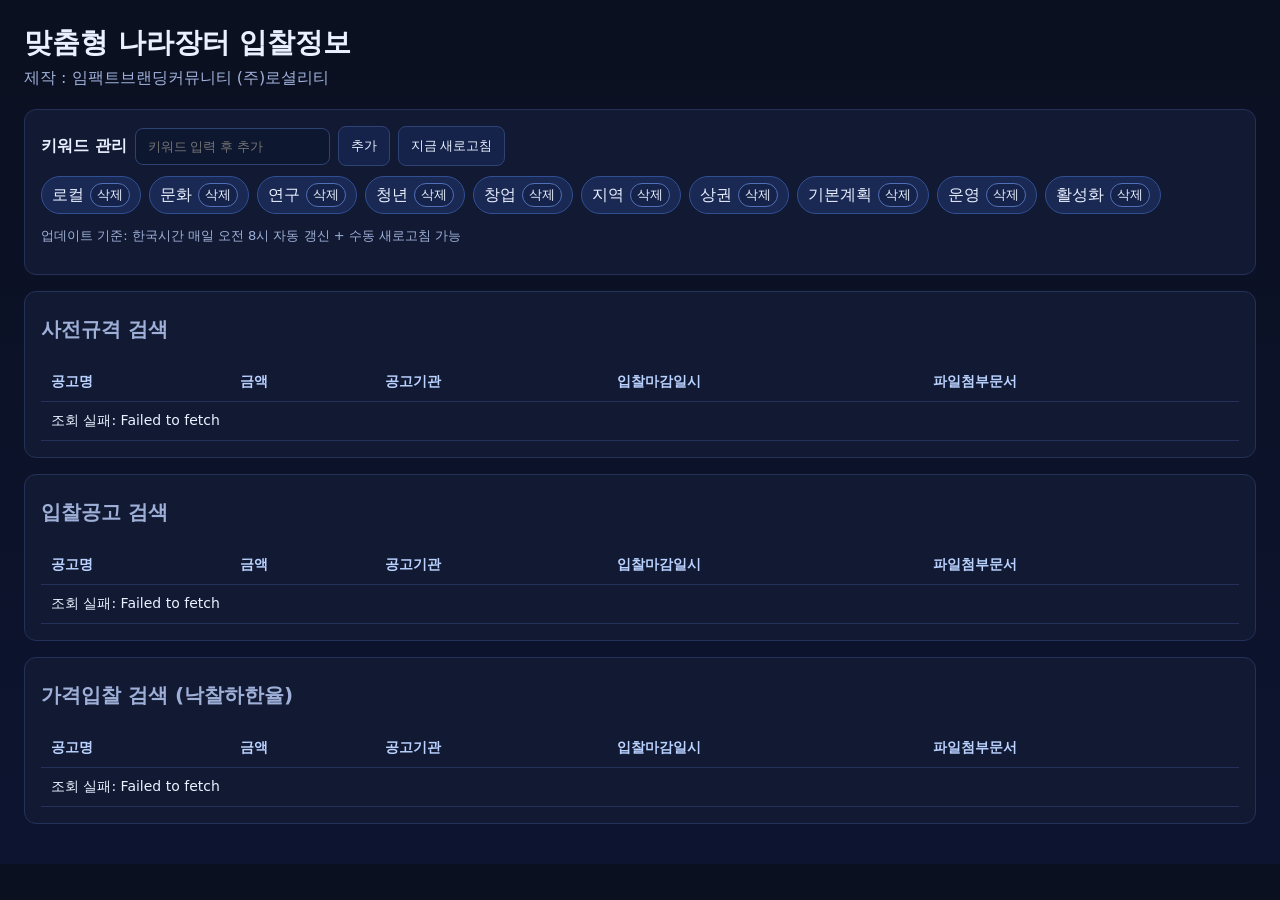
==== index.html @ c3475e86 "Fix bid list parsing when API returns single item object" ====
<!doctype html>
<html lang="ko">
<head>
  <meta charset="UTF-8" />
  <meta name="viewport" content="width=device-width, initial-scale=1.0" />
  <title>맞춤형 나라장터 입찰정보</title>
  <style>
    :root { --bg:#0b1020; --card:#121a33; --text:#eaf0ff; --muted:#9fb0d8; --accent:#67d2ff; --ok:#28c76f; --warn:#ffb020; }
    *{box-sizing:border-box} body{margin:0;font-family:system-ui,-apple-system,Segoe UI,Roboto,sans-serif;background:linear-gradient(180deg,#0b1020,#0d1430);color:var(--text)}
    .wrap{max-width:1280px;margin:0 auto;padding:24px}
    h1{margin:0 0 6px;font-size:28px} .subtitle{color:var(--muted);margin-bottom:20px}
    .card{background:var(--card);border:1px solid #243159;border-radius:12px;padding:16px;margin-bottom:16px}
    .toolbar{display:flex;flex-wrap:wrap;gap:8px;align-items:center}
    input,button{border-radius:8px;border:1px solid #2f4275;background:#0e1730;color:var(--text);padding:10px 12px}
    button{cursor:pointer;background:#15234a} button:hover{filter:brightness(1.1)}
    .chips{display:flex;flex-wrap:wrap;gap:8px;margin-top:10px}
    .chip{display:inline-flex;align-items:center;gap:6px;background:#1a2954;border:1px solid #304f93;padding:6px 10px;border-radius:999px}
    .chip button{padding:2px 6px;border-radius:999px;border-color:#506fb6}
    .status{font-size:13px;color:var(--muted)} .status .ok{color:var(--ok)} .status .warn{color:var(--warn)}
    h2{font-size:20px;margin:8px 0 12px}
    table{width:100%;border-collapse:collapse;font-size:14px}
    th,td{padding:10px;border-bottom:1px solid #243159;vertical-align:top}
    th{text-align:left;color:#bad2ff;font-weight:600}
    a{color:var(--accent)}
    .meta{display:flex;justify-content:space-between;gap:12px;flex-wrap:wrap;color:var(--muted);font-size:13px;margin-bottom:8px}
  </style>
</head>
<body>
  <div class="wrap">
    <h1>맞춤형 나라장터 입찰정보</h1>
    <div class="subtitle">제작 : 임팩트브랜딩커뮤니티 (주)로셜리티</div>

    <section class="card">
      <div class="toolbar">
        <strong>키워드 관리</strong>
        <input id="kwInput" placeholder="키워드 입력 후 추가" />
        <button id="addKw">추가</button>
        <button id="refresh">지금 새로고침</button>
      </div>
      <div id="chipBox" class="chips"></div>
      <p class="status" id="statusText">업데이트 기준: 한국시간 매일 오전 8시 자동 갱신 + 수동 새로고침 가능</p>
    </section>

    <section class="card">
      <div class="meta"><h2>사전규격 검색</h2><span id="preCnt"></span></div>
      <table><thead><tr><th>공고명</th><th>금액</th><th>공고기관</th><th>입찰마감일시</th><th>파일첨부문서</th></tr></thead><tbody id="preRows"></tbody></table>
    </section>

    <section class="card">
      <div class="meta"><h2>입찰공고 검색</h2><span id="bidCnt"></span></div>
      <table><thead><tr><th>공고명</th><th>금액</th><th>공고기관</th><th>입찰마감일시</th><th>파일첨부문서</th></tr></thead><tbody id="bidRows"></tbody></table>
    </section>

    <section class="card">
      <div class="meta"><h2>가격입찰 검색 (낙찰하한율)</h2><span id="lowCnt"></span></div>
      <table><thead><tr><th>공고명</th><th>금액</th><th>공고기관</th><th>입찰마감일시</th><th>파일첨부문서</th></tr></thead><tbody id="lowRows"></tbody></table>
    </section>
  </div>

<script>
const API_KEY = '45dd6772b86a0a8c153347fcff4f16f6df199aabbd2a4dd7bada3f3fa1739314';
const DEFAULT_KEYWORDS = ['로컬','문화','연구','청년','창업','지역','상권','기본계획','운영','활성화'];
const ALLOWED_REGIONS = ['서울','경기','전국'];
const STORAGE_KEY='nara_keywords';

const ENDPOINTS = {
  pre: 'https://apis.data.go.kr/1230000/ad/BidPublicInfoService/getBidPblancListInfoServcPPSSrch',
  bid: 'https://apis.data.go.kr/1230000/ad/BidPublicInfoService/getBidPblancListInfoServcPPSSrch',
  low: 'https://apis.data.go.kr/1230000/ad/BidPublicInfoService/getBidPblancListInfoServcPPSSrch'
};

const $ = (id)=>document.getElementById(id);
let keywords = JSON.parse(localStorage.getItem(STORAGE_KEY)||'null') || DEFAULT_KEYWORDS;

function renderKeywords(){
  const box=$('chipBox'); box.innerHTML='';
  keywords.forEach((kw,i)=>{
    const chip=document.createElement('div'); chip.className='chip';
    chip.innerHTML=`<span>${kw}</span><button data-i="${i}">삭제</button>`;
    box.appendChild(chip);
  });
  box.querySelectorAll('button').forEach(btn=>btn.onclick=()=>{keywords.splice(+btn.dataset.i,1); saveAndRefresh();});
}

function saveAndRefresh(){ localStorage.setItem(STORAGE_KEY, JSON.stringify(keywords)); renderKeywords(); runAll(); }

function containsKeyword(title=''){ return keywords.some(kw => title.includes(kw)); }
function allowedRegion(txt=''){ return ALLOWED_REGIONS.some(r => txt.includes(r)); }

function rowHtml(r){
  const title=r.bidNtceNm||r.prdctClsfcNoNm||r.bsnsDivNm||'-';
  const amount=r.asignBdgtAmt||r.presmptPrce||r.bidNtceAmt||'-';
  const org=r.ntceInsttNm||r.dminsttNm||'-';
  const close=r.bidClseDt||r.opengDt||r.ntceDt||'-';
  const fileLink=r.bidNtceDtlUrl||r.ntceSpecDocUrl1||r.ntceSpecDocUrl2||'';
  return `<tr><td>${title}</td><td>${amount}</td><td>${org}</td><td>${close}</td><td>${fileLink?`<a href="${fileLink}" target="_blank" rel="noopener">다운로드</a>`:'-'}</td></tr>`;
}

function parseItems(obj){
  const raw = obj?.response?.body?.items || obj?.response?.body?.item || [];
  if (Array.isArray(raw)) return raw;
  if (raw && Array.isArray(raw.item)) return raw.item;
  if (raw && typeof raw === 'object') return [raw];
  return [];
}

async function fetchSection(type){
  const url=new URL(ENDPOINTS[type]);
  url.searchParams.set('serviceKey', API_KEY);
  url.searchParams.set('numOfRows', '100');
  url.searchParams.set('pageNo', '1');
  url.searchParams.set('type', 'json');
  const res=await fetch(url);
  if(!res.ok) throw new Error(`${type} ${res.status}`);
  const data=await res.json();
  let items=parseItems(data);

  items=items.filter(x=>{
    const title=x.bidNtceNm||x.prdctClsfcNoNm||x.bsnsDivNm||'';
    const regionText=[x.rgnLmtYnNm,x.rgnLmtCdNm,x.rgnNm,x.dtlRgnNm,x.cntrctCnclsMthdNm].filter(Boolean).join(' ');
    const lowText=[x.sucsfbidLwltRt,x.cntrctCnclsMthdNm,x.bidQlfctRgstDt].filter(Boolean).join(' ');
    if(!containsKeyword(title)) return false;
    if(!allowedRegion(regionText)) return false;
    if(type==='low') return /(낙찰하한율|제한적 최저가|최저가)/.test(lowText);
    if(type==='pre') return /(사전규격|규격공개)/.test(title + ' ' + (x.bsnsDivNm||''));
    return true;
  }).slice(0,10);

  return items;
}

async function renderSection(type, rowsId, cntId){
  const tbody=$(rowsId), cnt=$(cntId);
  tbody.innerHTML='<tr><td colspan="5">로딩중...</td></tr>';
  try{
    const rows=await fetchSection(type);
    tbody.innerHTML=rows.length?rows.map(rowHtml).join(''):'<tr><td colspan="5">조건에 맞는 결과가 없습니다.</td></tr>';
    cnt.innerHTML=`표시 ${rows.length}건 (최대 10건)`;
  }catch(e){
    tbody.innerHTML=`<tr><td colspan="5">조회 실패: ${e.message}</td></tr>`;
    cnt.innerHTML='';
  }
}

function isKorea8am(){
  const now=new Date();
  const kst= new Date(now.toLocaleString('en-US',{timeZone:'Asia/Seoul'}));
  return kst.getHours()===8;
}

async function runAll(){
  $('statusText').innerHTML=`업데이트 기준: 한국시간 매일 오전 8시 자동 갱신 + 수동 새로고침 가능 ${isKorea8am()?'<span class="ok">(현재 KST 08시대)</span>':''}`;
  await Promise.all([
    renderSection('pre','preRows','preCnt'),
    renderSection('bid','bidRows','bidCnt'),
    renderSection('low','lowRows','lowCnt')
  ]);
}

$('addKw').onclick=()=>{ const v=$('kwInput').value.trim(); if(v&&!keywords.includes(v)){ keywords.push(v); $('kwInput').value=''; saveAndRefresh(); } };
$('refresh').onclick=runAll;

renderKeywords();
runAll();
setInterval(()=>{ if(isKorea8am()) runAll(); }, 60*1000);
</script>
</body>
</html>
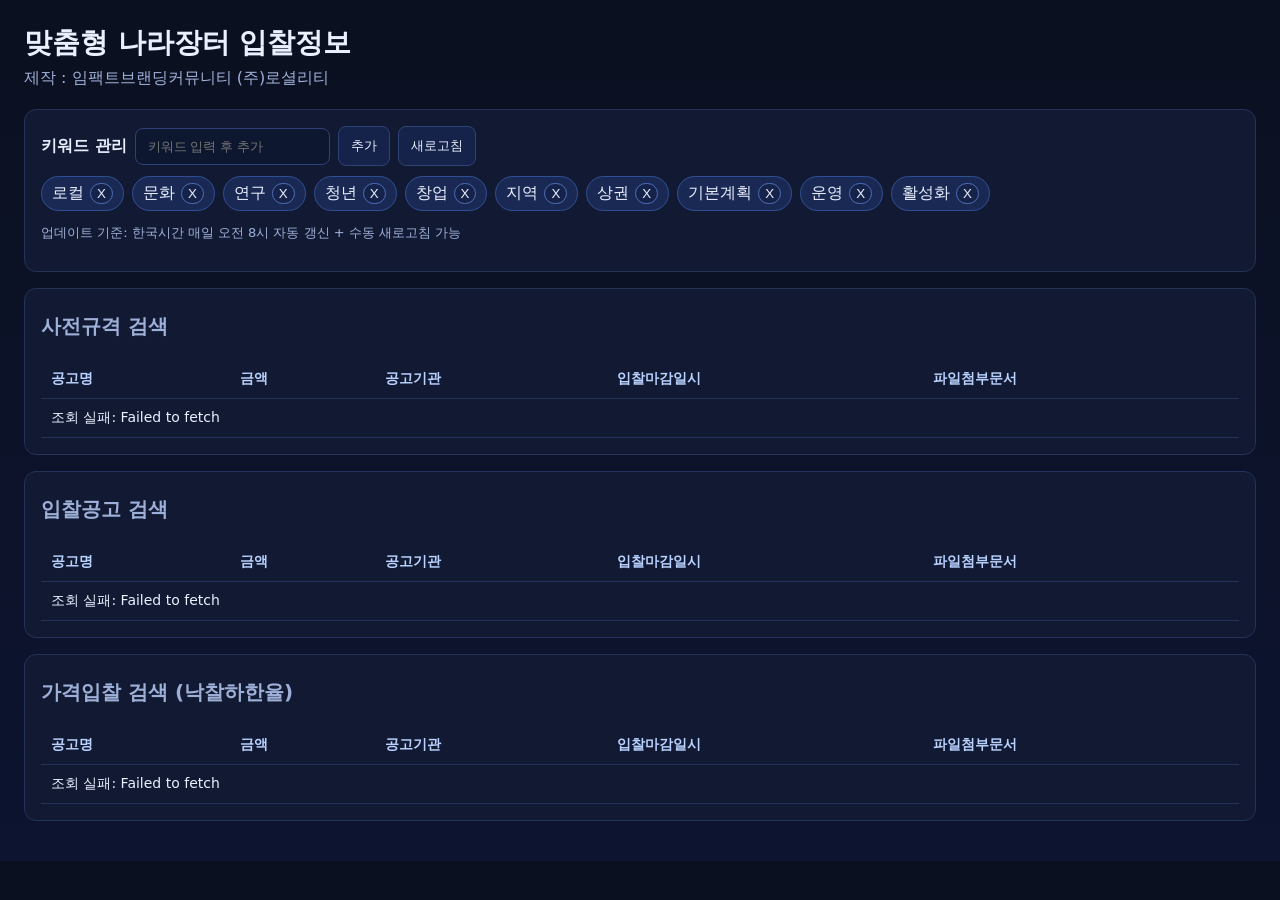
==== commit b27ae914: "Merge pull request #5 from donghyukhuh/codex/update-keyword-management-tab-labels 키워드 관리 탭 버튼 텍스트 간소" ====
--- a/index.html
+++ b/index.html
@@ -35,7 +35,7 @@
         <strong>키워드 관리</strong>
         <input id="kwInput" placeholder="키워드 입력 후 추가" />
         <button id="addKw">추가</button>
-        <button id="refresh">지금 새로고침</button>
+        <button id="refresh">새로고침</button>
       </div>
       <div id="chipBox" class="chips"></div>
       <p class="status" id="statusText">업데이트 기준: 한국시간 매일 오전 8시 자동 갱신 + 수동 새로고침 가능</p>
@@ -76,7 +76,7 @@
   const box=$('chipBox'); box.innerHTML='';
   keywords.forEach((kw,i)=>{
     const chip=document.createElement('div'); chip.className='chip';
-    chip.innerHTML=`<span>${kw}</span><button data-i="${i}">삭제</button>`;
+    chip.innerHTML=`<span>${kw}</span><button data-i="${i}">X</button>`;
     box.appendChild(chip);
   });
   box.querySelectorAll('button').forEach(btn=>btn.onclick=()=>{keywords.splice(+btn.dataset.i,1); saveAndRefresh();});
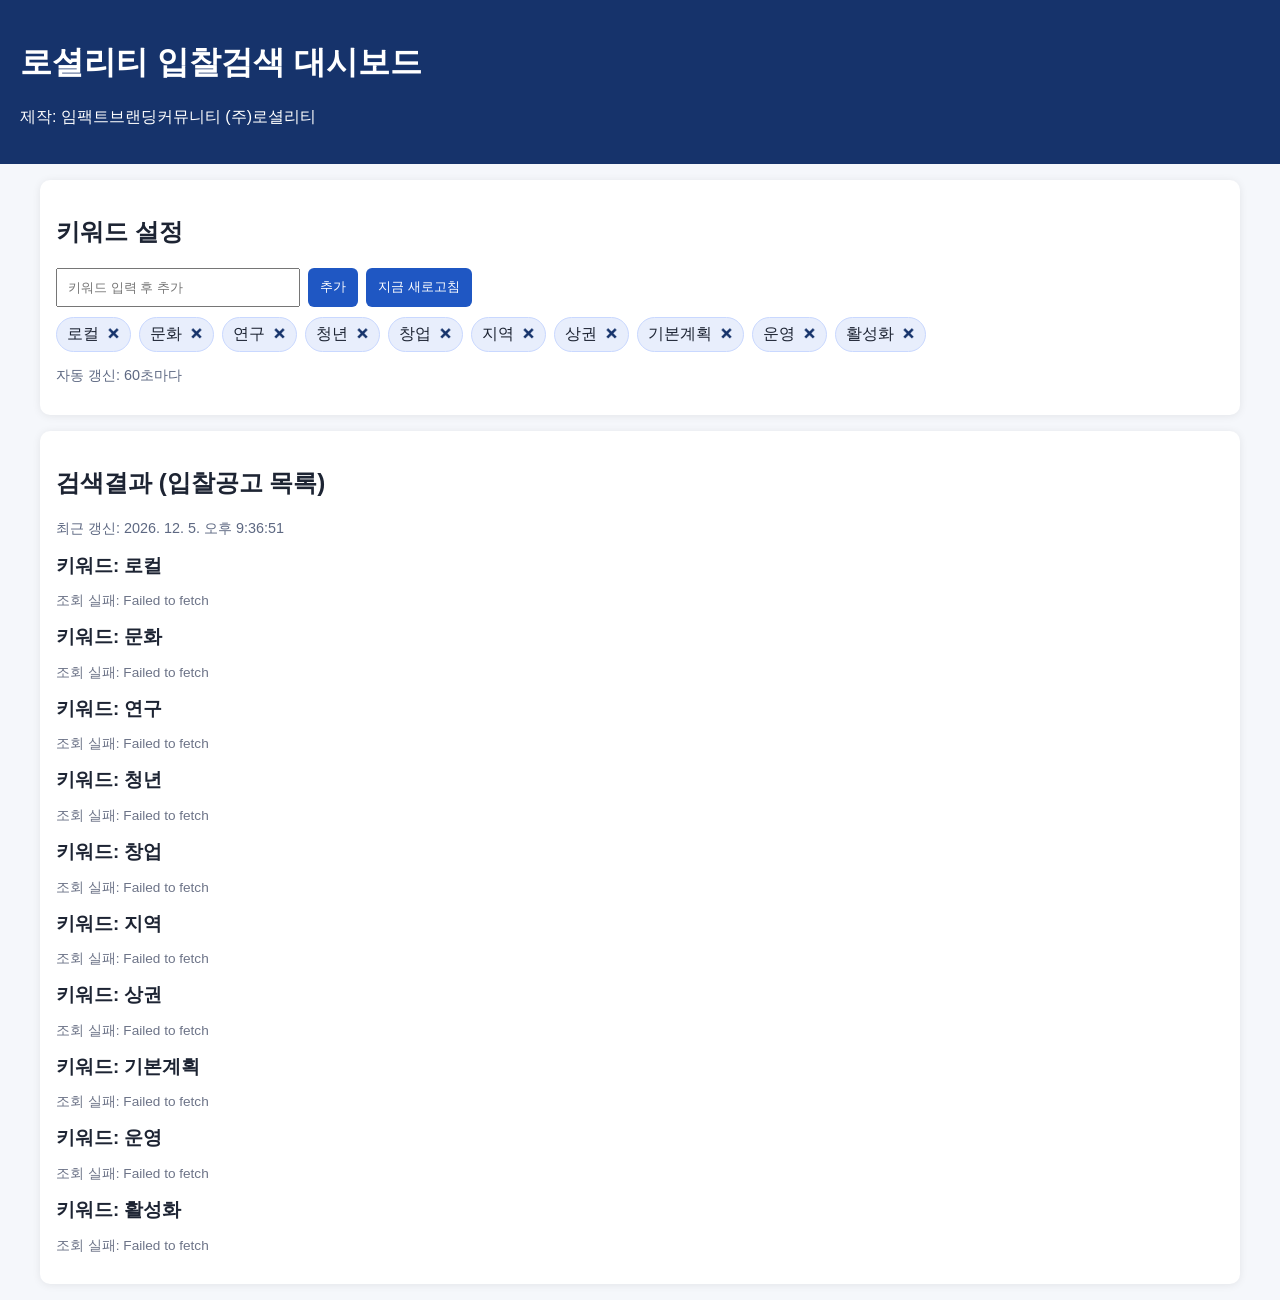
==== commit 60022955: "Merge pull request #6 from donghyukhuh/codex/create-customized-bidding-search-dashboard feat: 로셜리티 입" ====
--- a/index.html
+++ b/index.html
@@ -3,166 +3,34 @@
 <head>
   <meta charset="UTF-8" />
   <meta name="viewport" content="width=device-width, initial-scale=1.0" />
-  <title>맞춤형 나라장터 입찰정보</title>
-  <style>
-    :root { --bg:#0b1020; --card:#121a33; --text:#eaf0ff; --muted:#9fb0d8; --accent:#67d2ff; --ok:#28c76f; --warn:#ffb020; }
-    *{box-sizing:border-box} body{margin:0;font-family:system-ui,-apple-system,Segoe UI,Roboto,sans-serif;background:linear-gradient(180deg,#0b1020,#0d1430);color:var(--text)}
-    .wrap{max-width:1280px;margin:0 auto;padding:24px}
-    h1{margin:0 0 6px;font-size:28px} .subtitle{color:var(--muted);margin-bottom:20px}
-    .card{background:var(--card);border:1px solid #243159;border-radius:12px;padding:16px;margin-bottom:16px}
-    .toolbar{display:flex;flex-wrap:wrap;gap:8px;align-items:center}
-    input,button{border-radius:8px;border:1px solid #2f4275;background:#0e1730;color:var(--text);padding:10px 12px}
-    button{cursor:pointer;background:#15234a} button:hover{filter:brightness(1.1)}
-    .chips{display:flex;flex-wrap:wrap;gap:8px;margin-top:10px}
-    .chip{display:inline-flex;align-items:center;gap:6px;background:#1a2954;border:1px solid #304f93;padding:6px 10px;border-radius:999px}
-    .chip button{padding:2px 6px;border-radius:999px;border-color:#506fb6}
-    .status{font-size:13px;color:var(--muted)} .status .ok{color:var(--ok)} .status .warn{color:var(--warn)}
-    h2{font-size:20px;margin:8px 0 12px}
-    table{width:100%;border-collapse:collapse;font-size:14px}
-    th,td{padding:10px;border-bottom:1px solid #243159;vertical-align:top}
-    th{text-align:left;color:#bad2ff;font-weight:600}
-    a{color:var(--accent)}
-    .meta{display:flex;justify-content:space-between;gap:12px;flex-wrap:wrap;color:var(--muted);font-size:13px;margin-bottom:8px}
-  </style>
+  <title>로셜리티 입찰검색 대시보드</title>
+  <link rel="stylesheet" href="styles.css" />
 </head>
 <body>
-  <div class="wrap">
-    <h1>맞춤형 나라장터 입찰정보</h1>
-    <div class="subtitle">제작 : 임팩트브랜딩커뮤니티 (주)로셜리티</div>
+  <header class="top">
+    <h1>로셜리티 입찰검색 대시보드</h1>
+    <p>제작: 임팩트브랜딩커뮤니티 (주)로셜리티</p>
+  </header>
 
-    <section class="card">
-      <div class="toolbar">
-        <strong>키워드 관리</strong>
-        <input id="kwInput" placeholder="키워드 입력 후 추가" />
-        <button id="addKw">추가</button>
-        <button id="refresh">새로고침</button>
+  <main>
+    <section class="panel">
+      <h2>키워드 설정</h2>
+      <div class="keyword-input-wrap">
+        <input id="keywordInput" type="text" placeholder="키워드 입력 후 추가" />
+        <button id="addKeywordBtn">추가</button>
+        <button id="refreshBtn">지금 새로고침</button>
       </div>
-      <div id="chipBox" class="chips"></div>
-      <p class="status" id="statusText">업데이트 기준: 한국시간 매일 오전 8시 자동 갱신 + 수동 새로고침 가능</p>
+      <div id="keywordChips" class="chips"></div>
+      <p class="hint">자동 갱신: 60초마다</p>
     </section>
 
-    <section class="card">
-      <div class="meta"><h2>사전규격 검색</h2><span id="preCnt"></span></div>
-      <table><thead><tr><th>공고명</th><th>금액</th><th>공고기관</th><th>입찰마감일시</th><th>파일첨부문서</th></tr></thead><tbody id="preRows"></tbody></table>
+    <section class="panel">
+      <h2>검색결과 (입찰공고 목록)</h2>
+      <p id="lastUpdated" class="hint">최근 갱신: -</p>
+      <div id="results"></div>
     </section>
+  </main>
 
-    <section class="card">
-      <div class="meta"><h2>입찰공고 검색</h2><span id="bidCnt"></span></div>
-      <table><thead><tr><th>공고명</th><th>금액</th><th>공고기관</th><th>입찰마감일시</th><th>파일첨부문서</th></tr></thead><tbody id="bidRows"></tbody></table>
-    </section>
-
-    <section class="card">
-      <div class="meta"><h2>가격입찰 검색 (낙찰하한율)</h2><span id="lowCnt"></span></div>
-      <table><thead><tr><th>공고명</th><th>금액</th><th>공고기관</th><th>입찰마감일시</th><th>파일첨부문서</th></tr></thead><tbody id="lowRows"></tbody></table>
-    </section>
-  </div>
-
-<script>
-const API_KEY = '45dd6772b86a0a8c153347fcff4f16f6df199aabbd2a4dd7bada3f3fa1739314';
-const DEFAULT_KEYWORDS = ['로컬','문화','연구','청년','창업','지역','상권','기본계획','운영','활성화'];
-const ALLOWED_REGIONS = ['서울','경기','전국'];
-const STORAGE_KEY='nara_keywords';
-
-const ENDPOINTS = {
-  pre: 'https://apis.data.go.kr/1230000/ad/BidPublicInfoService/getBidPblancListInfoServcPPSSrch',
-  bid: 'https://apis.data.go.kr/1230000/ad/BidPublicInfoService/getBidPblancListInfoServcPPSSrch',
-  low: 'https://apis.data.go.kr/1230000/ad/BidPublicInfoService/getBidPblancListInfoServcPPSSrch'
-};
-
-const $ = (id)=>document.getElementById(id);
-let keywords = JSON.parse(localStorage.getItem(STORAGE_KEY)||'null') || DEFAULT_KEYWORDS;
-
-function renderKeywords(){
-  const box=$('chipBox'); box.innerHTML='';
-  keywords.forEach((kw,i)=>{
-    const chip=document.createElement('div'); chip.className='chip';
-    chip.innerHTML=`<span>${kw}</span><button data-i="${i}">X</button>`;
-    box.appendChild(chip);
-  });
-  box.querySelectorAll('button').forEach(btn=>btn.onclick=()=>{keywords.splice(+btn.dataset.i,1); saveAndRefresh();});
-}
-
-function saveAndRefresh(){ localStorage.setItem(STORAGE_KEY, JSON.stringify(keywords)); renderKeywords(); runAll(); }
-
-function containsKeyword(title=''){ return keywords.some(kw => title.includes(kw)); }
-function allowedRegion(txt=''){ return ALLOWED_REGIONS.some(r => txt.includes(r)); }
-
-function rowHtml(r){
-  const title=r.bidNtceNm||r.prdctClsfcNoNm||r.bsnsDivNm||'-';
-  const amount=r.asignBdgtAmt||r.presmptPrce||r.bidNtceAmt||'-';
-  const org=r.ntceInsttNm||r.dminsttNm||'-';
-  const close=r.bidClseDt||r.opengDt||r.ntceDt||'-';
-  const fileLink=r.bidNtceDtlUrl||r.ntceSpecDocUrl1||r.ntceSpecDocUrl2||'';
-  return `<tr><td>${title}</td><td>${amount}</td><td>${org}</td><td>${close}</td><td>${fileLink?`<a href="${fileLink}" target="_blank" rel="noopener">다운로드</a>`:'-'}</td></tr>`;
-}
-
-function parseItems(obj){
-  const raw = obj?.response?.body?.items || obj?.response?.body?.item || [];
-  if (Array.isArray(raw)) return raw;
-  if (raw && Array.isArray(raw.item)) return raw.item;
-  if (raw && typeof raw === 'object') return [raw];
-  return [];
-}
-
-async function fetchSection(type){
-  const url=new URL(ENDPOINTS[type]);
-  url.searchParams.set('serviceKey', API_KEY);
-  url.searchParams.set('numOfRows', '100');
-  url.searchParams.set('pageNo', '1');
-  url.searchParams.set('type', 'json');
-  const res=await fetch(url);
-  if(!res.ok) throw new Error(`${type} ${res.status}`);
-  const data=await res.json();
-  let items=parseItems(data);
-
-  items=items.filter(x=>{
-    const title=x.bidNtceNm||x.prdctClsfcNoNm||x.bsnsDivNm||'';
-    const regionText=[x.rgnLmtYnNm,x.rgnLmtCdNm,x.rgnNm,x.dtlRgnNm,x.cntrctCnclsMthdNm].filter(Boolean).join(' ');
-    const lowText=[x.sucsfbidLwltRt,x.cntrctCnclsMthdNm,x.bidQlfctRgstDt].filter(Boolean).join(' ');
-    if(!containsKeyword(title)) return false;
-    if(!allowedRegion(regionText)) return false;
-    if(type==='low') return /(낙찰하한율|제한적 최저가|최저가)/.test(lowText);
-    if(type==='pre') return /(사전규격|규격공개)/.test(title + ' ' + (x.bsnsDivNm||''));
-    return true;
-  }).slice(0,10);
-
-  return items;
-}
-
-async function renderSection(type, rowsId, cntId){
-  const tbody=$(rowsId), cnt=$(cntId);
-  tbody.innerHTML='<tr><td colspan="5">로딩중...</td></tr>';
-  try{
-    const rows=await fetchSection(type);
-    tbody.innerHTML=rows.length?rows.map(rowHtml).join(''):'<tr><td colspan="5">조건에 맞는 결과가 없습니다.</td></tr>';
-    cnt.innerHTML=`표시 ${rows.length}건 (최대 10건)`;
-  }catch(e){
-    tbody.innerHTML=`<tr><td colspan="5">조회 실패: ${e.message}</td></tr>`;
-    cnt.innerHTML='';
-  }
-}
-
-function isKorea8am(){
-  const now=new Date();
-  const kst= new Date(now.toLocaleString('en-US',{timeZone:'Asia/Seoul'}));
-  return kst.getHours()===8;
-}
-
-async function runAll(){
-  $('statusText').innerHTML=`업데이트 기준: 한국시간 매일 오전 8시 자동 갱신 + 수동 새로고침 가능 ${isKorea8am()?'<span class="ok">(현재 KST 08시대)</span>':''}`;
-  await Promise.all([
-    renderSection('pre','preRows','preCnt'),
-    renderSection('bid','bidRows','bidCnt'),
-    renderSection('low','lowRows','lowCnt')
-  ]);
-}
-
-$('addKw').onclick=()=>{ const v=$('kwInput').value.trim(); if(v&&!keywords.includes(v)){ keywords.push(v); $('kwInput').value=''; saveAndRefresh(); } };
-$('refresh').onclick=runAll;
-
-renderKeywords();
-runAll();
-setInterval(()=>{ if(isKorea8am()) runAll(); }, 60*1000);
-</script>
+  <script src="script.js"></script>
 </body>
 </html>
--- a/styles.css
+++ b/styles.css
@@ -0,0 +1,17 @@
+body { font-family: Arial, sans-serif; margin: 0; background:#f5f7fb; color:#1d2433; }
+.top { background:#16336b; color:#fff; padding:20px; }
+main { max-width:1200px; margin: 16px auto; padding:0 12px; }
+.panel { background:#fff; border-radius:10px; padding:16px; margin-bottom:16px; box-shadow:0 1px 8px rgba(0,0,0,.08); }
+.keyword-input-wrap { display:flex; gap:8px; flex-wrap: wrap; }
+input { padding:10px; min-width:220px; }
+button { padding:10px 12px; border:none; background:#1f57c3; color:#fff; border-radius:6px; cursor:pointer; }
+.chips { margin-top:10px; display:flex; flex-wrap:wrap; gap:8px; }
+.chip { background:#e8eefc; border:1px solid #c9d8ff; border-radius:999px; padding:6px 10px; display:flex; align-items:center; gap:8px; }
+.chip .del { background:transparent; color:#16336b; padding:0; font-weight:bold; }
+.hint { color:#5d6882; font-size:.9rem; }
+.table-wrap{ overflow-x:auto; margin-bottom:20px; }
+table{ width:100%; border-collapse:collapse; background:#fff; }
+th, td{ border:1px solid #dde3f0; padding:8px; font-size:.9rem; text-align:left; }
+th{ background:#f0f4ff; }
+.keyword-title{ margin:14px 0 8px; }
+.small{ font-size:.85rem; color:#6d7488; }
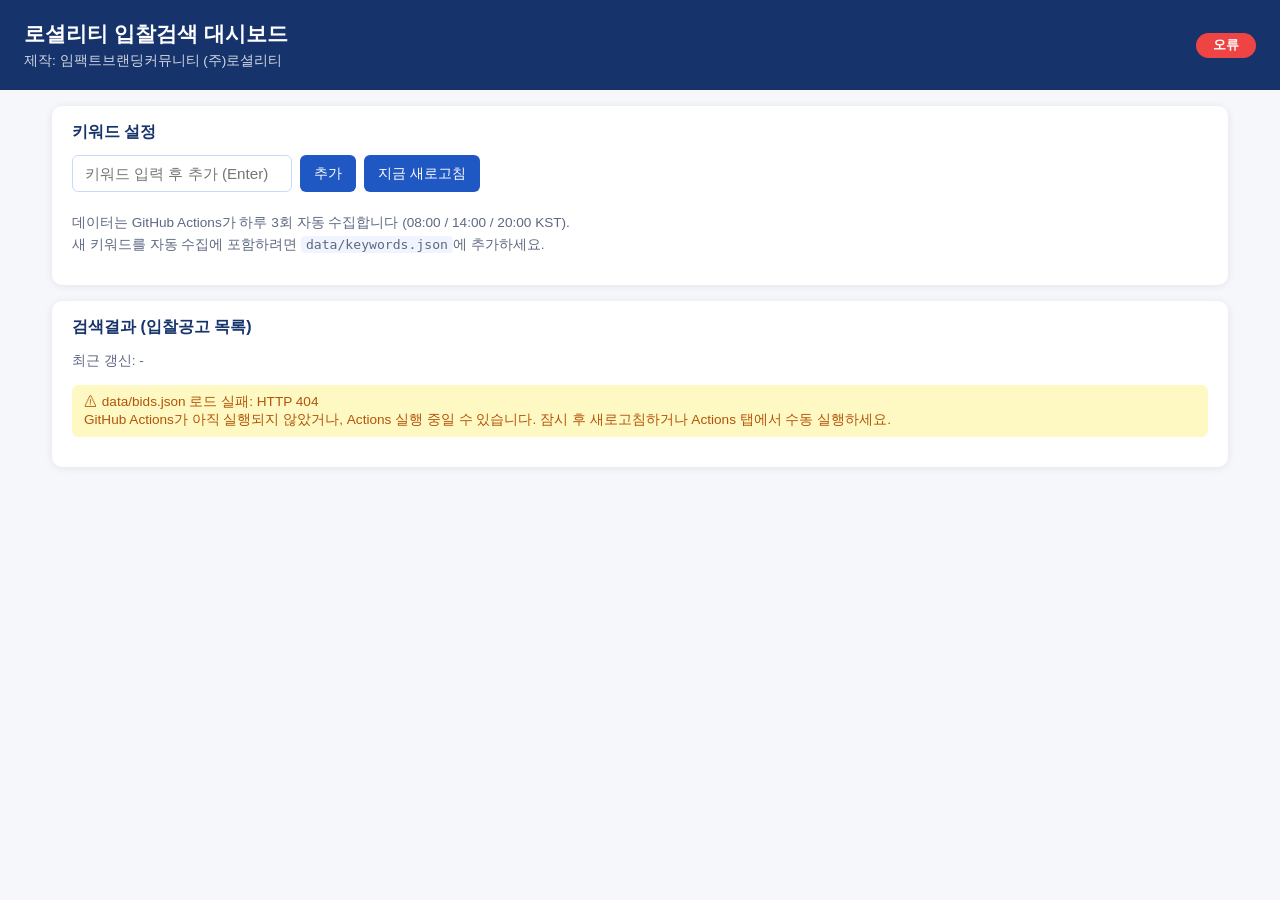
==== commit 253e36eb: "feat: CORS 수정, Actions 자동수집 구조 적용 feat: CORS 수정, Actions 자동수집 구조 적용" ====
--- a/index.html
+++ b/index.html
@@ -8,20 +8,28 @@
 </head>
 <body>
   <header class="top">
-    <h1>로셜리티 입찰검색 대시보드</h1>
-    <p>제작: 임팩트브랜딩커뮤니티 (주)로셜리티</p>
+    <div class="top-inner">
+      <div>
+        <h1>로셜리티 입찰검색 대시보드</h1>
+        <p>제작: 임팩트브랜딩커뮤니티 (주)로셜리티</p>
+      </div>
+      <span id="statusBadge" class="status-badge"></span>
+    </div>
   </header>
 
   <main>
     <section class="panel">
       <h2>키워드 설정</h2>
       <div class="keyword-input-wrap">
-        <input id="keywordInput" type="text" placeholder="키워드 입력 후 추가" />
+        <input id="keywordInput" type="text" placeholder="키워드 입력 후 추가 (Enter)" />
         <button id="addKeywordBtn">추가</button>
         <button id="refreshBtn">지금 새로고침</button>
       </div>
       <div id="keywordChips" class="chips"></div>
-      <p class="hint">자동 갱신: 60초마다</p>
+      <p class="hint">
+        데이터는 GitHub Actions가 하루 3회 자동 수집합니다 (08:00 / 14:00 / 20:00 KST).<br>
+        새 키워드를 자동 수집에 포함하려면 <code>data/keywords.json</code>에 추가하세요.
+      </p>
     </section>
 
     <section class="panel">
--- a/styles.css
+++ b/styles.css
@@ -1,17 +1,104 @@
-body { font-family: Arial, sans-serif; margin: 0; background:#f5f7fb; color:#1d2433; }
-.top { background:#16336b; color:#fff; padding:20px; }
-main { max-width:1200px; margin: 16px auto; padding:0 12px; }
-.panel { background:#fff; border-radius:10px; padding:16px; margin-bottom:16px; box-shadow:0 1px 8px rgba(0,0,0,.08); }
-.keyword-input-wrap { display:flex; gap:8px; flex-wrap: wrap; }
-input { padding:10px; min-width:220px; }
-button { padding:10px 12px; border:none; background:#1f57c3; color:#fff; border-radius:6px; cursor:pointer; }
-.chips { margin-top:10px; display:flex; flex-wrap:wrap; gap:8px; }
-.chip { background:#e8eefc; border:1px solid #c9d8ff; border-radius:999px; padding:6px 10px; display:flex; align-items:center; gap:8px; }
-.chip .del { background:transparent; color:#16336b; padding:0; font-weight:bold; }
-.hint { color:#5d6882; font-size:.9rem; }
-.table-wrap{ overflow-x:auto; margin-bottom:20px; }
-table{ width:100%; border-collapse:collapse; background:#fff; }
-th, td{ border:1px solid #dde3f0; padding:8px; font-size:.9rem; text-align:left; }
-th{ background:#f0f4ff; }
-.keyword-title{ margin:14px 0 8px; }
-.small{ font-size:.85rem; color:#6d7488; }
+/* ── 기본 ───────────────────────────────────────────────── */
+*, *::before, *::after { box-sizing: border-box; }
+body { font-family: Arial, sans-serif; margin: 0; background: #f5f7fb; color: #1d2433; }
+
+/* ── 헤더 ───────────────────────────────────────────────── */
+.top { background: #16336b; color: #fff; padding: 20px 24px; }
+.top-inner { display: flex; align-items: center; justify-content: space-between; flex-wrap: wrap; gap: 10px; }
+.top h1 { margin: 0 0 4px; font-size: 1.3rem; }
+.top p  { margin: 0; font-size: .85rem; opacity: .8; }
+
+/* 상태 뱃지 */
+.status-badge {
+  padding: 4px 12px;
+  border-radius: 999px;
+  font-size: .8rem;
+  font-weight: bold;
+  color: #fff;
+  min-width: 60px;
+  text-align: center;
+  background: #6b7280;
+}
+
+/* ── 레이아웃 ────────────────────────────────────────────── */
+main { max-width: 1200px; margin: 16px auto; padding: 0 12px; }
+.panel {
+  background: #fff;
+  border-radius: 10px;
+  padding: 16px 20px;
+  margin-bottom: 16px;
+  box-shadow: 0 1px 8px rgba(0, 0, 0, .08);
+}
+.panel h2 { margin: 0 0 12px; font-size: 1rem; color: #16336b; }
+
+/* ── 키워드 입력 ─────────────────────────────────────────── */
+.keyword-input-wrap { display: flex; gap: 8px; flex-wrap: wrap; }
+input[type="text"] {
+  padding: 9px 12px;
+  min-width: 220px;
+  border: 1px solid #c9d8ff;
+  border-radius: 6px;
+  font-size: .95rem;
+  outline: none;
+}
+input[type="text"]:focus { border-color: #1f57c3; box-shadow: 0 0 0 2px #c9d8ff88; }
+button {
+  padding: 9px 14px;
+  border: none;
+  background: #1f57c3;
+  color: #fff;
+  border-radius: 6px;
+  cursor: pointer;
+  font-size: .9rem;
+  transition: background .15s;
+}
+button:hover { background: #174fa8; }
+
+/* ── 칩 ─────────────────────────────────────────────────── */
+.chips { margin-top: 10px; display: flex; flex-wrap: wrap; gap: 8px; }
+.chip {
+  background: #e8eefc;
+  border: 1px solid #c9d8ff;
+  border-radius: 999px;
+  padding: 5px 10px;
+  display: flex;
+  align-items: center;
+  gap: 6px;
+  font-size: .88rem;
+}
+.chip .del {
+  background: transparent;
+  color: #16336b;
+  padding: 0;
+  font-weight: bold;
+  font-size: .85rem;
+  line-height: 1;
+}
+.chip .del:hover { color: #ef4444; }
+
+/* ── 힌트 & 경고 ─────────────────────────────────────────── */
+.hint { color: #5d6882; font-size: .85rem; margin-top: 10px; line-height: 1.6; }
+.hint code { background: #f0f4ff; padding: 1px 5px; border-radius: 4px; font-size: .82rem; }
+.small { font-size: .85rem; color: #6d7488; }
+.warn  { color: #b45309; background: #fef9c3; border-radius: 6px; padding: 8px 12px !important; }
+
+/* ── 테이블 ──────────────────────────────────────────────── */
+.table-wrap { overflow-x: auto; margin-bottom: 20px; }
+table { width: 100%; border-collapse: collapse; background: #fff; }
+th, td {
+  border: 1px solid #dde3f0;
+  padding: 8px 10px;
+  font-size: .88rem;
+  text-align: left;
+  vertical-align: top;
+}
+th { background: #f0f4ff; font-weight: 600; white-space: nowrap; }
+td a { color: #1f57c3; text-decoration: none; }
+td a:hover { text-decoration: underline; }
+.keyword-title { margin: 16px 0 8px; font-size: 1rem; color: #16336b; }
+
+/* ── 반응형 ──────────────────────────────────────────────── */
+@media (max-width: 600px) {
+  input[type="text"] { min-width: 100%; }
+  th, td { font-size: .8rem; padding: 6px 8px; }
+}
